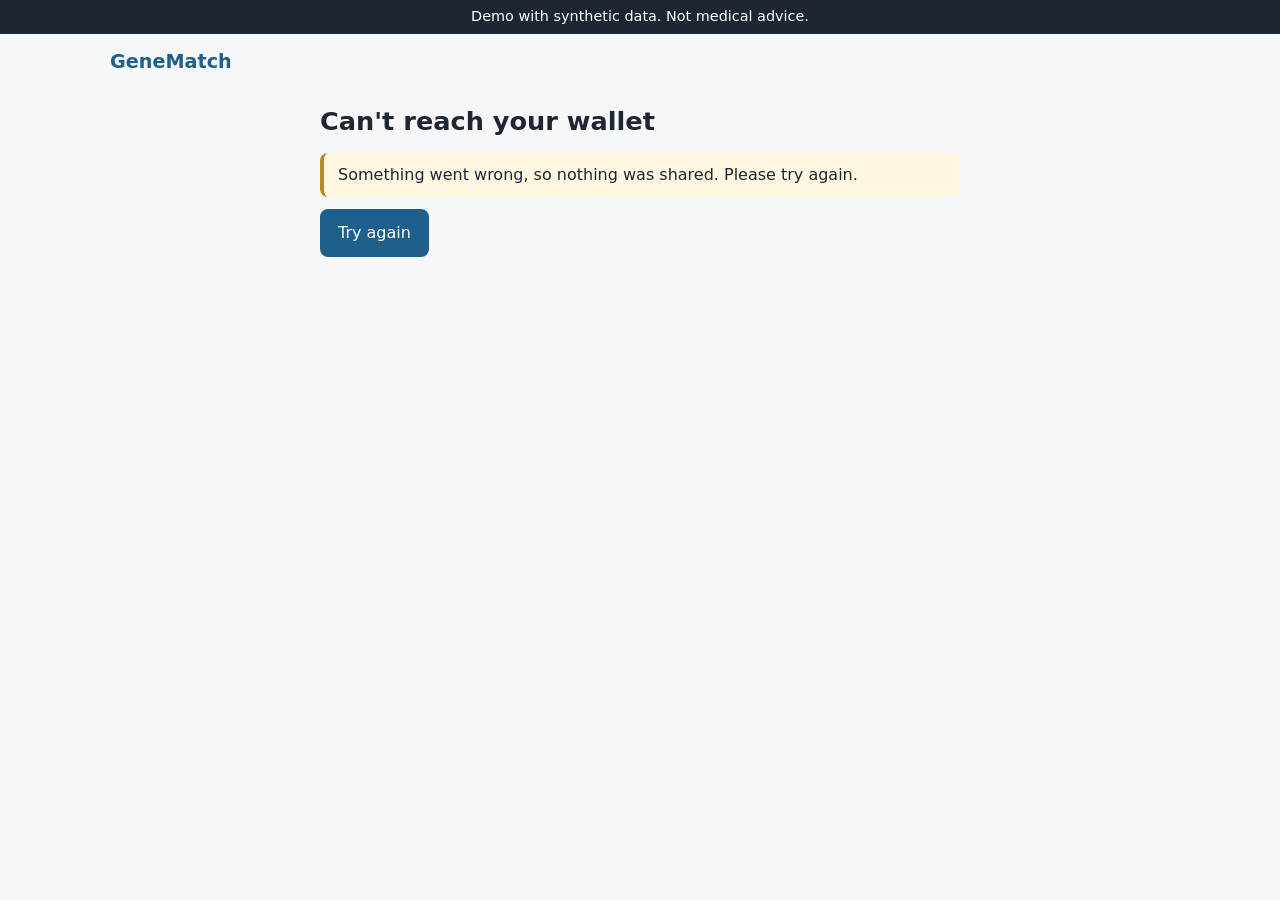
==== wallet/static/index.html @ 89169c5c "UI and added tests" ====
<!doctype html>
<html lang="en">
<head>
  <meta charset="utf-8">
  <meta name="viewport" content="width=device-width, initial-scale=1">
  <title>GeneMatch wallet</title>
  <link rel="stylesheet" href="styles.css">
</head>
<body>
  <div class="banner" role="note">Demo with synthetic data. Not medical advice.</div>
  <header class="top">
    <span class="brand">GeneMatch</span>
    <span class="who" id="who" aria-label="Wallet owner"></span>
  </header>
  <main id="app" tabindex="-1" aria-labelledby="screen-title">
    <noscript><p>This wallet needs JavaScript to run the check.</p></noscript>
  </main>
  <div id="live" class="sr-only" aria-live="polite" aria-atomic="true"></div>

  <!-- Optional counselor UI. Delete this line (and the agent/ package) to remove
       the feature; the check, result, and transparency panel keep working. -->
  <script src="counselor.js"></script>
  <script src="app.js"></script>
</body>
</html>
---- wallet/static/styles.css ----
/* Calm, neutral palette: blues and greys, no alarm colours. Text contrast is at least 4.5:1. */
:root {
  --bg: #f6f7f9;
  --card: #ffffff;
  --ink: #1d2733;
  --muted: #4f5b67;
  --line: #d7dde3;
  --accent: #1f5f8b;
  --accent-ink: #ffffff;
  --soft: #e8f1f7;
  --done: #2f6f5e;
  --notice-bg: #fff6e0;
  --notice-line: #b7891f;
  --radius: 10px;
  font-family: system-ui, -apple-system, "Segoe UI", Roboto, sans-serif;
  color: var(--ink);
  background: var(--bg);
}

* { box-sizing: border-box; }
body { margin: 0; line-height: 1.5; }

.banner {
  background: var(--ink);
  color: #ffffff;
  text-align: center;
  padding: 6px 12px;
  font-size: 0.9rem;
  position: sticky;
  top: 0;
  z-index: 10;
}

.top {
  display: flex;
  justify-content: space-between;
  align-items: center;
  max-width: 1100px;
  margin: 0 auto;
  padding: 14px 20px 0;
}
.brand { font-weight: 700; font-size: 1.2rem; color: var(--accent); }
.who { color: var(--muted); font-size: 0.95rem; }

main { max-width: 680px; margin: 0 auto; padding: 8px 20px 48px; outline: none; }
main:has(.screen.wide) { max-width: 1100px; }

h1 { font-size: 1.6rem; margin: 18px 0 12px; outline: none; }
h2 { font-size: 1.15rem; margin: 0 0 8px; }
h3 { font-size: 1rem; margin: 14px 0 6px; }

.card {
  background: var(--card);
  border: 1px solid var(--line);
  border-radius: var(--radius);
  padding: 18px 20px;
  margin: 0 0 16px;
}

.muted { color: var(--muted); }
.small { font-size: 0.9rem; }
.lead { font-size: 1.1rem; font-weight: 600; }

.actions { display: flex; flex-wrap: wrap; gap: 10px; align-items: center; margin-top: 12px; }

.btn {
  font: inherit;
  border-radius: 8px;
  padding: 10px 16px;
  border: 2px solid var(--accent);
  cursor: pointer;
}
.btn.primary { background: var(--accent); color: var(--accent-ink); }
.btn.secondary { background: transparent; color: var(--accent); }
.btn:disabled { opacity: 0.6; cursor: not-allowed; }
.btn:focus-visible, input:focus-visible, a:focus-visible {
  outline: 3px solid #f0b429;
  outline-offset: 2px;
}

fieldset { border: 0; padding: 0; margin: 0 0 8px; }
legend { font-weight: 600; margin-bottom: 8px; }
.option { display: flex; gap: 10px; align-items: flex-start; padding: 10px; border: 1px solid var(--line); border-radius: 8px; margin-bottom: 8px; }
.option input { margin-top: 5px; }
.option label { display: flex; flex-direction: column; cursor: pointer; }

label { font-weight: 600; display: block; margin-bottom: 4px; }
.code-input {
  font: 1.4rem ui-monospace, SFMono-Regular, Menlo, Consolas, monospace;
  letter-spacing: 0.2em;
  text-transform: uppercase;
  padding: 8px 12px;
  border: 2px solid var(--line);
  border-radius: 8px;
  width: 12ch;
}
.code {
  font: 700 2rem ui-monospace, SFMono-Regular, Menlo, Consolas, monospace;
  letter-spacing: 0.25em;
  background: var(--soft);
  border-radius: 8px;
  padding: 10px 16px;
  display: inline-block;
}

.chips { list-style: none; padding: 0; display: flex; flex-wrap: wrap; gap: 8px; margin: 8px 0; }
.chip { background: var(--soft); color: var(--accent); border-radius: 999px; padding: 4px 12px; font-weight: 600; }

.notice {
  background: var(--notice-bg);
  border-left: 4px solid var(--notice-line);
  border-radius: 8px;
  padding: 10px 14px;
  margin: 10px 0;
}
.notice p { margin: 0; }

/* Progress steps */
.steps { list-style: none; padding: 0; margin: 12px 0; display: grid; gap: 10px; }
.step { border: 1px solid var(--line); border-radius: 8px; padding: 10px 12px; display: flex; flex-direction: column; }
.step-name { font-weight: 700; }
.step.now { border-color: var(--accent); background: var(--soft); }
.step.done .step-name { color: var(--done); }
.step.done .step-name::after { content: "  ✓"; }
.step.todo { color: var(--muted); }

/* Result */
.result .mode { background: var(--soft); border-radius: 8px; padding: 8px 12px; }
.result .answer { font-size: 1.3rem; font-weight: 700; margin: 12px 0 6px; }

.split { display: grid; grid-template-columns: 1fr 1fr; gap: 20px; align-items: start; }
@media (max-width: 860px) { .split { grid-template-columns: 1fr; } }

/* Transparency panel */
.seen { border: 2px solid var(--accent); }
.parties { display: grid; gap: 12px; }
.party { border: 1px solid var(--line); border-radius: 8px; padding: 10px 12px; }
.party h3 { margin-top: 0; }
.party dl { margin: 0; display: grid; grid-template-columns: minmax(9rem, 40%) 1fr; gap: 4px 10px; font-size: 0.9rem; }
.party dt { color: var(--muted); }
.party dd { margin: 0; overflow-wrap: anywhere; }
.hexes { display: flex; flex-wrap: wrap; gap: 4px; }
.hex, .obj { font-family: ui-monospace, SFMono-Regular, Menlo, Consolas, monospace; font-size: 0.85rem; background: #eef1f4; border-radius: 4px; padding: 1px 5px; }

.sr-only {
  position: absolute; width: 1px; height: 1px; padding: 0; margin: -1px;
  overflow: hidden; clip: rect(0, 0, 0, 0); white-space: nowrap; border: 0;
}

@media (prefers-reduced-motion: reduce) { * { transition: none !important; animation: none !important; } }
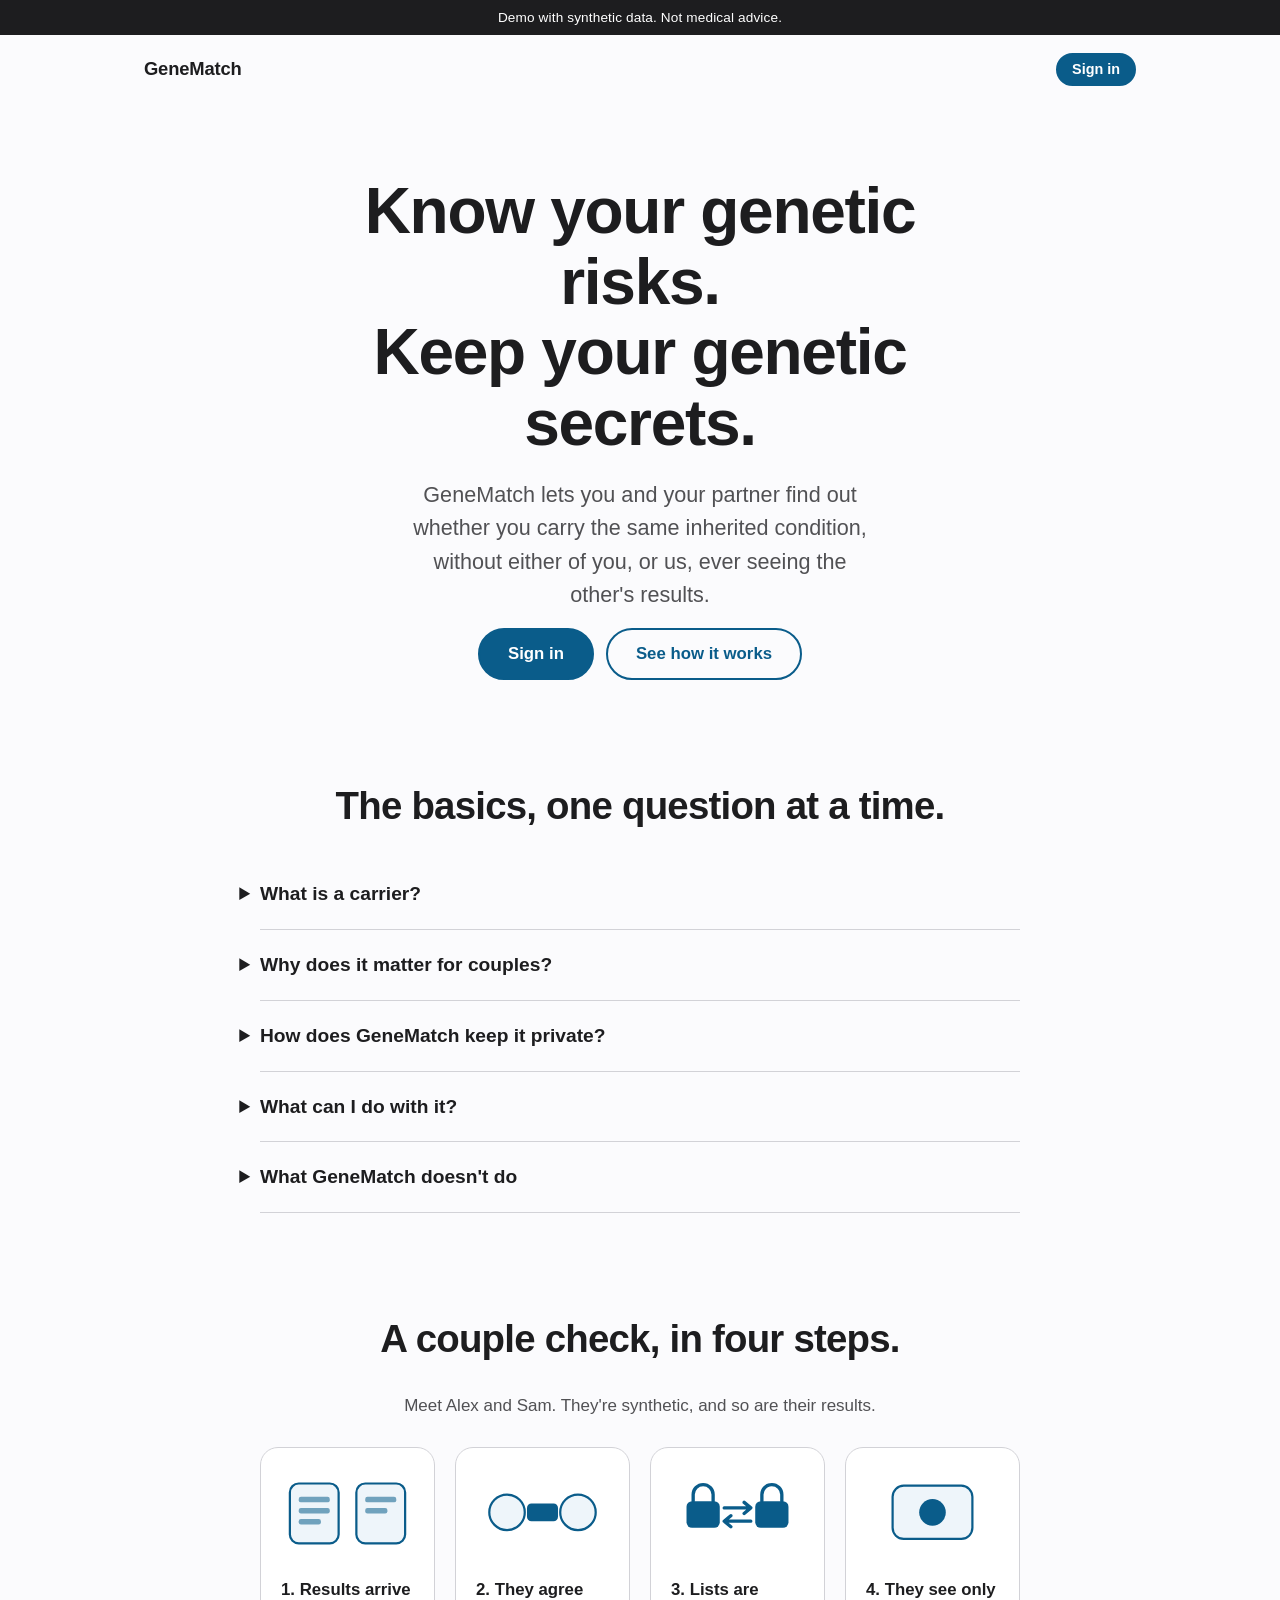
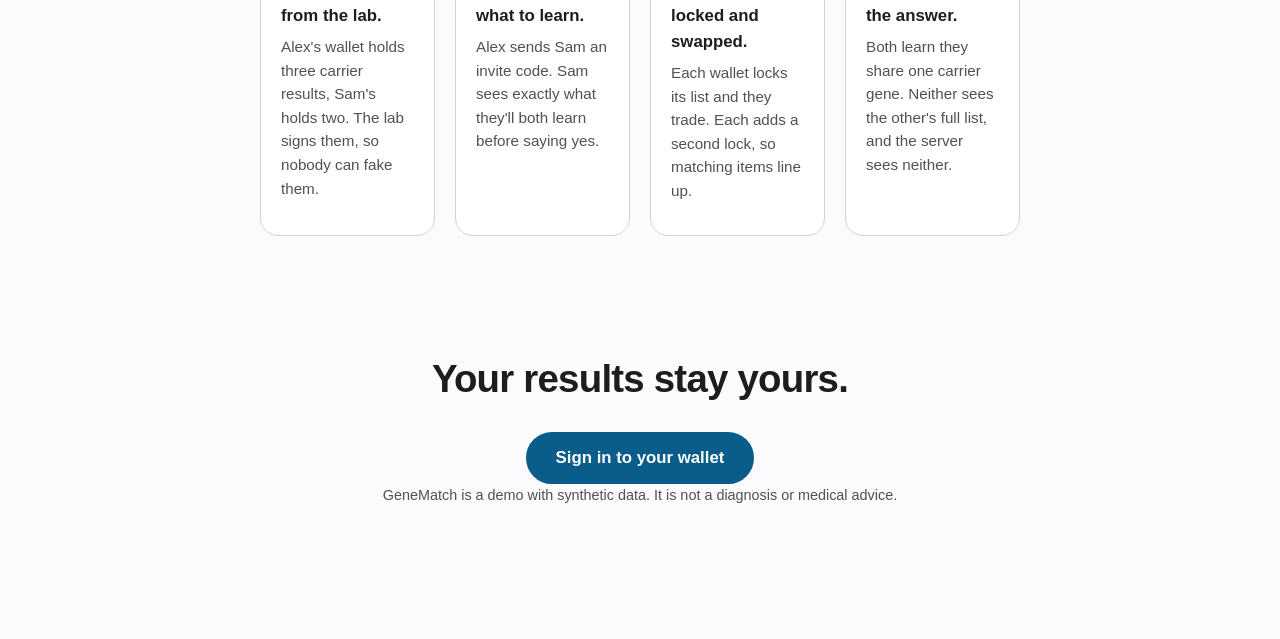
==== commit 4b05d8d3: "Updated UI" ====
--- a/wallet/static/index.html
+++ b/wallet/static/index.html
@@ -3,23 +3,125 @@
 <head>
   <meta charset="utf-8">
   <meta name="viewport" content="width=device-width, initial-scale=1">
-  <title>GeneMatch wallet</title>
+  <title>GeneMatch: know your genetic risks, keep your genetic secrets</title>
   <link rel="stylesheet" href="styles.css">
+  <!-- Trial links arrive as /#present=<id>; forward them to the signed-in app. -->
+  <script src="landing.js"></script>
 </head>
-<body>
+<body class="landing">
   <div class="banner" role="note">Demo with synthetic data. Not medical advice.</div>
   <header class="top">
     <span class="brand">GeneMatch</span>
-    <span class="who" id="who" aria-label="Wallet owner"></span>
+    <nav aria-label="Main"><a class="btn small primary" href="/signin">Sign in</a></nav>
   </header>
-  <main id="app" tabindex="-1" aria-labelledby="screen-title">
-    <noscript><p>This wallet needs JavaScript to run the check.</p></noscript>
+
+  <main id="main">
+    <section class="hero reveal">
+      <h1>Know your genetic risks.<br>Keep your genetic secrets.</h1>
+      <p class="hero-sub">GeneMatch lets you and your partner find out whether you carry the same inherited condition, without either of you, or us, ever seeing the other's results.</p>
+      <div class="actions center">
+        <a class="btn primary large" href="/signin">Sign in</a>
+        <a class="btn secondary large" href="#how">See how it works</a>
+      </div>
+    </section>
+
+    <section class="learn reveal" aria-labelledby="learn-title">
+      <h2 id="learn-title">The basics, one question at a time.</h2>
+
+      <details>
+        <summary>What is a carrier?</summary>
+        <div class="answer">
+          <p>You have two copies of almost every gene, one from each parent. A carrier has one copy that doesn't work and one that does.</p>
+          <p>Carriers are healthy. Most people carry a few of these changes and never know it.</p>
+        </div>
+      </details>
+
+      <details>
+        <summary>Why does it matter for couples?</summary>
+        <div class="answer">
+          <p>Some conditions only affect a child who gets a non-working copy from both parents. If both partners carry the same gene, each pregnancy has a 25% (1 in 4) chance of a child being affected.</p>
+          <p>That is a chance, not a certainty. Options exist, and a genetic counselor can explain them.</p>
+        </div>
+      </details>
+
+      <details>
+        <summary>How does GeneMatch keep it private?</summary>
+        <div class="answer">
+          <p>Picture each of you putting a padlock on every item on your list, then swapping lists. Each of you adds a second padlock to the other's items.</p>
+          <p>An item with both padlocks looks the same no matter whose lock went on first. So matching items line up, and nothing is ever unlocked. Your list stays on your device, and the server in the middle only ever sees locked items.</p>
+        </div>
+      </details>
+
+      <details>
+        <summary>What can I do with it?</summary>
+        <div class="answer">
+          <ul>
+            <li><strong>Couple check.</strong> Learn whether you share a carrier gene, either how many or which ones, as you both agree.</li>
+            <li><strong>Trial eligibility.</strong> Show a clinical trial one lab-verified finding, and nothing else.</li>
+            <li><strong>Later.</strong> The same idea could help with donor matching or community screening.</li>
+          </ul>
+        </div>
+      </details>
+
+      <details>
+        <summary>What GeneMatch doesn't do</summary>
+        <div class="answer">
+          <ul>
+            <li>It doesn't diagnose anything, and it isn't medical advice.</li>
+            <li>It never tells anyone whether to marry or have children.</li>
+            <li>"No match" means lower risk for the conditions tested, not zero risk. Conditions that weren't tested aren't covered.</li>
+          </ul>
+        </div>
+      </details>
+    </section>
+
+    <section id="how" class="how reveal" aria-labelledby="how-title" tabindex="-1">
+      <h2 id="how-title">A couple check, in four steps.</h2>
+      <p class="muted center">Meet Alex and Sam. They're synthetic, and so are their results.</p>
+      <ol class="walk">
+        <li class="walk-step">
+          <svg viewBox="0 0 120 80" role="img" aria-label="Two wallets, each holding a list from the lab">
+            <rect x="8" y="14" width="44" height="54" rx="8" class="ill-card"/>
+            <rect x="68" y="14" width="44" height="54" rx="8" class="ill-card"/>
+            <rect x="16" y="26" width="28" height="5" rx="2" class="ill-line"/><rect x="16" y="36" width="28" height="5" rx="2" class="ill-line"/><rect x="16" y="46" width="20" height="5" rx="2" class="ill-line"/>
+            <rect x="76" y="26" width="28" height="5" rx="2" class="ill-line"/><rect x="76" y="36" width="20" height="5" rx="2" class="ill-line"/>
+          </svg>
+          <h3>1. Results arrive from the lab.</h3>
+          <p>Alex's wallet holds three carrier results, Sam's holds two. The lab signs them, so nobody can fake them.</p>
+        </li>
+        <li class="walk-step">
+          <svg viewBox="0 0 120 80" role="img" aria-label="An invite code passed from one person to another">
+            <circle cx="28" cy="40" r="16" class="ill-card"/><circle cx="92" cy="40" r="16" class="ill-card"/>
+            <rect x="46" y="32" width="28" height="16" rx="4" class="ill-accent"/>
+          </svg>
+          <h3>2. They agree what to learn.</h3>
+          <p>Alex sends Sam an invite code. Sam sees exactly what they'll both learn before saying yes.</p>
+        </li>
+        <li class="walk-step">
+          <svg viewBox="0 0 120 80" role="img" aria-label="Two padlocked lists swapping places">
+            <rect x="14" y="30" width="30" height="24" rx="5" class="ill-accent"/><path d="M20 30 v-6 a9 9 0 0 1 18 0 v6" class="ill-stroke"/>
+            <rect x="76" y="30" width="30" height="24" rx="5" class="ill-accent"/><path d="M82 30 v-6 a9 9 0 0 1 18 0 v6" class="ill-stroke"/>
+            <path d="M48 36 h24 M66 31 l6 5 l-6 5 M72 48 h-24 M54 43 l-6 5 l6 5" class="ill-stroke"/>
+          </svg>
+          <h3>3. Lists are locked and swapped.</h3>
+          <p>Each wallet locks its list and they trade. Each adds a second lock, so matching items line up.</p>
+        </li>
+        <li class="walk-step">
+          <svg viewBox="0 0 120 80" role="img" aria-label="One matching item highlighted">
+            <rect x="24" y="16" width="72" height="48" rx="10" class="ill-card"/>
+            <circle cx="60" cy="40" r="12" class="ill-accent"/>
+          </svg>
+          <h3>4. They see only the answer.</h3>
+          <p>Both learn they share one carrier gene. Neither sees the other's full list, and the server sees neither.</p>
+        </li>
+      </ol>
+    </section>
+
+    <section class="closing reveal">
+      <h2>Your results stay yours.</h2>
+      <div class="actions center"><a class="btn primary large" href="/signin">Sign in to your wallet</a></div>
+      <p class="small muted center">GeneMatch is a demo with synthetic data. It is not a diagnosis or medical advice.</p>
+    </section>
   </main>
-  <div id="live" class="sr-only" aria-live="polite" aria-atomic="true"></div>
-
-  <!-- Optional counselor UI. Delete this line (and the agent/ package) to remove
-       the feature; the check, result, and transparency panel keep working. -->
-  <script src="counselor.js"></script>
-  <script src="app.js"></script>
 </body>
 </html>
--- a/wallet/static/styles.css
+++ b/wallet/static/styles.css
@@ -1,31 +1,35 @@
-/* Calm, neutral palette: blues and greys, no alarm colours. Text contrast is at least 4.5:1. */
+/* GeneMatch: calm and spacious. Blues and greys with one accent, no alarm colours.
+   Text contrast is at least 4.5:1. Motion is subtle and off under reduced motion. */
 :root {
-  --bg: #f6f7f9;
+  --bg: #fbfbfd;
   --card: #ffffff;
-  --ink: #1d2733;
-  --muted: #4f5b67;
-  --line: #d7dde3;
-  --accent: #1f5f8b;
+  --ink: #1d1d1f;
+  --muted: #515154;
+  --line: #d2d2d7;
+  --accent: #0a5c8a;
   --accent-ink: #ffffff;
-  --soft: #e8f1f7;
+  --soft: #eef5fa;
   --done: #2f6f5e;
   --notice-bg: #fff6e0;
   --notice-line: #b7891f;
-  --radius: 10px;
-  font-family: system-ui, -apple-system, "Segoe UI", Roboto, sans-serif;
+  --radius: 18px;
+  font-family: -apple-system, BlinkMacSystemFont, "Segoe UI", Roboto, "Helvetica Neue", Helvetica, Arial, sans-serif;
   color: var(--ink);
   background: var(--bg);
+  -webkit-font-smoothing: antialiased;
 }
 
 * { box-sizing: border-box; }
-body { margin: 0; line-height: 1.5; }
+body { margin: 0; line-height: 1.55; font-size: 17px; }
+a { color: var(--accent); }
 
 .banner {
   background: var(--ink);
   color: #ffffff;
   text-align: center;
-  padding: 6px 12px;
-  font-size: 0.9rem;
+  padding: 7px 12px;
+  font-size: 0.85rem;
+  letter-spacing: 0.01em;
   position: sticky;
   top: 0;
   z-index: 10;
@@ -35,89 +39,132 @@
   display: flex;
   justify-content: space-between;
   align-items: center;
-  max-width: 1100px;
+  gap: 12px;
+  max-width: 1040px;
   margin: 0 auto;
-  padding: 14px 20px 0;
-}
-.brand { font-weight: 700; font-size: 1.2rem; color: var(--accent); }
+  padding: 18px 24px;
+}
+.brand { font-weight: 700; font-size: 1.15rem; color: var(--ink); text-decoration: none; letter-spacing: -0.01em; }
+.who-wrap { display: flex; align-items: center; gap: 12px; }
 .who { color: var(--muted); font-size: 0.95rem; }
 
-main { max-width: 680px; margin: 0 auto; padding: 8px 20px 48px; outline: none; }
-main:has(.screen.wide) { max-width: 1100px; }
-
-h1 { font-size: 1.6rem; margin: 18px 0 12px; outline: none; }
-h2 { font-size: 1.15rem; margin: 0 0 8px; }
-h3 { font-size: 1rem; margin: 14px 0 6px; }
+main { max-width: 720px; margin: 0 auto; padding: 8px 24px 72px; outline: none; }
+main.narrow { max-width: 480px; }
+
+h1 {
+  font-size: clamp(2rem, 5vw, 2.8rem);
+  line-height: 1.1;
+  letter-spacing: -0.02em;
+  margin: 28px 0 14px;
+  outline: none;
+}
+h2 { font-size: 1.3rem; letter-spacing: -0.01em; margin: 0 0 10px; }
+h3 { font-size: 1.05rem; margin: 18px 0 6px; }
+p { margin: 0 0 12px; }
 
 .card {
   background: var(--card);
   border: 1px solid var(--line);
   border-radius: var(--radius);
-  padding: 18px 20px;
-  margin: 0 0 16px;
-}
+  padding: 24px;
+  margin: 0 0 20px;
+}
+.card.soft { background: var(--soft); border-color: transparent; }
+.card-head { display: flex; justify-content: space-between; align-items: center; gap: 10px; flex-wrap: wrap; }
 
 .muted { color: var(--muted); }
 .small { font-size: 0.9rem; }
-.lead { font-size: 1.1rem; font-weight: 600; }
-
-.actions { display: flex; flex-wrap: wrap; gap: 10px; align-items: center; margin-top: 12px; }
+.lead { font-size: 1.2rem; line-height: 1.45; }
+.center { text-align: center; justify-content: center; }
+
+.actions { display: flex; flex-wrap: wrap; gap: 12px; align-items: center; margin-top: 16px; }
 
 .btn {
   font: inherit;
-  border-radius: 8px;
-  padding: 10px 16px;
+  font-weight: 600;
+  border-radius: 999px;
+  padding: 11px 22px;
   border: 2px solid var(--accent);
   cursor: pointer;
+  text-decoration: none;
+  display: inline-block;
+  line-height: 1.2;
 }
 .btn.primary { background: var(--accent); color: var(--accent-ink); }
 .btn.secondary { background: transparent; color: var(--accent); }
-.btn:disabled { opacity: 0.6; cursor: not-allowed; }
-.btn:focus-visible, input:focus-visible, a:focus-visible {
+.btn.small { padding: 6px 14px; font-size: 0.9rem; }
+.btn.large { padding: 14px 28px; font-size: 1.05rem; }
+.btn:disabled { opacity: 0.55; cursor: not-allowed; }
+.btn:focus-visible, input:focus-visible, a:focus-visible, summary:focus-visible, select:focus-visible {
   outline: 3px solid #f0b429;
-  outline-offset: 2px;
+  outline-offset: 3px;
 }
 
 fieldset { border: 0; padding: 0; margin: 0 0 8px; }
-legend { font-weight: 600; margin-bottom: 8px; }
-.option { display: flex; gap: 10px; align-items: flex-start; padding: 10px; border: 1px solid var(--line); border-radius: 8px; margin-bottom: 8px; }
+legend { font-weight: 600; margin-bottom: 10px; }
+.option { display: flex; gap: 12px; align-items: flex-start; padding: 14px; border: 1px solid var(--line); border-radius: 14px; margin-bottom: 10px; }
 .option input { margin-top: 5px; }
-.option label { display: flex; flex-direction: column; cursor: pointer; }
-
-label { font-weight: 600; display: block; margin-bottom: 4px; }
+.option label { display: flex; flex-direction: column; cursor: pointer; font-weight: 400; }
+
+label { font-weight: 600; display: block; margin: 12px 0 6px; }
+input[type=email], input[type=password], input[type=text] {
+  font: inherit;
+  width: 100%;
+  padding: 11px 14px;
+  border: 1px solid var(--line);
+  border-radius: 12px;
+  background: #fff;
+}
 .code-input {
   font: 1.4rem ui-monospace, SFMono-Regular, Menlo, Consolas, monospace;
   letter-spacing: 0.2em;
   text-transform: uppercase;
-  padding: 8px 12px;
-  border: 2px solid var(--line);
-  border-radius: 8px;
+  padding: 10px 14px;
+  border: 1px solid var(--line);
+  border-radius: 12px;
   width: 12ch;
 }
 .code {
   font: 700 2rem ui-monospace, SFMono-Regular, Menlo, Consolas, monospace;
   letter-spacing: 0.25em;
   background: var(--soft);
-  border-radius: 8px;
-  padding: 10px 16px;
+  border-radius: 14px;
+  padding: 12px 18px;
   display: inline-block;
 }
 
-.chips { list-style: none; padding: 0; display: flex; flex-wrap: wrap; gap: 8px; margin: 8px 0; }
-.chip { background: var(--soft); color: var(--accent); border-radius: 999px; padding: 4px 12px; font-weight: 600; }
+.chips { list-style: none; padding: 0; display: flex; flex-wrap: wrap; gap: 8px; margin: 10px 0; }
+.chip { background: var(--soft); color: var(--accent); border-radius: 999px; padding: 5px 14px; font-weight: 600; }
+.tag { display: inline-block; background: var(--soft); color: var(--accent); border-radius: 999px; padding: 3px 12px; font-size: 0.8rem; font-weight: 600; }
 
 .notice {
   background: var(--notice-bg);
   border-left: 4px solid var(--notice-line);
-  border-radius: 8px;
-  padding: 10px 14px;
-  margin: 10px 0;
+  border-radius: 12px;
+  padding: 12px 16px;
+  margin: 12px 0;
 }
 .notice p { margin: 0; }
 
+.grid2 { display: grid; grid-template-columns: 1fr 1fr; gap: 20px; }
+@media (max-width: 680px) { .grid2 { grid-template-columns: 1fr; } }
+
+/* Upload */
+.dropzone {
+  border: 2px dashed var(--line);
+  border-radius: var(--radius);
+  padding: 32px 20px;
+  text-align: center;
+  transition: border-color 0.2s, background 0.2s;
+}
+.dropzone.over { border-color: var(--accent); background: var(--soft); }
+.dropzone label { display: inline-block; margin: 0; }
+.sr-only-file { position: absolute; width: 1px; height: 1px; opacity: 0; }
+.sr-only-file:focus-visible + * , .dropzone:focus-within { outline: 3px solid #f0b429; outline-offset: 3px; }
+
 /* Progress steps */
-.steps { list-style: none; padding: 0; margin: 12px 0; display: grid; gap: 10px; }
-.step { border: 1px solid var(--line); border-radius: 8px; padding: 10px 12px; display: flex; flex-direction: column; }
+.steps { list-style: none; padding: 0; margin: 14px 0; display: grid; gap: 10px; }
+.step { border: 1px solid var(--line); border-radius: 14px; padding: 12px 16px; display: flex; flex-direction: column; }
 .step-name { font-weight: 700; }
 .step.now { border-color: var(--accent); background: var(--soft); }
 .step.done .step-name { color: var(--done); }
@@ -125,26 +172,59 @@
 .step.todo { color: var(--muted); }
 
 /* Result */
-.result .mode { background: var(--soft); border-radius: 8px; padding: 8px 12px; }
-.result .answer { font-size: 1.3rem; font-weight: 700; margin: 12px 0 6px; }
-
-.split { display: grid; grid-template-columns: 1fr 1fr; gap: 20px; align-items: start; }
-@media (max-width: 860px) { .split { grid-template-columns: 1fr; } }
-
-/* Transparency panel */
-.seen { border: 2px solid var(--accent); }
+.result .mode { background: var(--soft); border-radius: 12px; padding: 10px 14px; }
+.result .answer { font-size: 1.45rem; font-weight: 700; letter-spacing: -0.01em; margin: 16px 0 8px; }
+
+/* Privacy details */
+details.privacy > summary { font-weight: 700; font-size: 1.1rem; cursor: pointer; list-style-position: inside; }
+details.privacy[open] > summary { margin-bottom: 12px; }
 .parties { display: grid; gap: 12px; }
-.party { border: 1px solid var(--line); border-radius: 8px; padding: 10px 12px; }
+.party { border: 1px solid var(--line); border-radius: 14px; padding: 12px 14px; }
 .party h3 { margin-top: 0; }
-.party dl { margin: 0; display: grid; grid-template-columns: minmax(9rem, 40%) 1fr; gap: 4px 10px; font-size: 0.9rem; }
+.party dl { margin: 0; display: grid; grid-template-columns: minmax(8rem, 40%) 1fr; gap: 4px 10px; font-size: 0.9rem; }
 .party dt { color: var(--muted); }
 .party dd { margin: 0; overflow-wrap: anywhere; }
 .hexes { display: flex; flex-wrap: wrap; gap: 4px; }
 .hex, .obj { font-family: ui-monospace, SFMono-Regular, Menlo, Consolas, monospace; font-size: 0.85rem; background: #eef1f4; border-radius: 4px; padding: 1px 5px; }
 
+/* Landing */
+.landing main { max-width: 1040px; }
+.hero { text-align: center; padding: 64px 0 48px; }
+.hero h1 { font-size: clamp(2.4rem, 7vw, 4rem); margin: 0 auto 20px; max-width: 16ch; }
+.hero-sub { font-size: clamp(1.1rem, 2.4vw, 1.35rem); color: var(--muted); max-width: 38ch; margin: 0 auto; }
+.learn, .how, .closing { max-width: 760px; margin: 0 auto; padding: 48px 0; outline: none; }
+.learn h2, .how h2, .closing h2 { font-size: clamp(1.7rem, 4vw, 2.4rem); text-align: center; letter-spacing: -0.02em; margin-bottom: 24px; }
+.learn details { border-bottom: 1px solid var(--line); padding: 4px 0; }
+.learn summary { font-size: 1.2rem; font-weight: 600; padding: 16px 0; cursor: pointer; list-style-position: outside; }
+.learn .answer { padding: 0 0 16px; color: var(--muted); }
+.walk { list-style: none; padding: 0; display: grid; grid-template-columns: repeat(4, 1fr); gap: 20px; margin-top: 28px; }
+@media (max-width: 860px) { .walk { grid-template-columns: 1fr 1fr; } }
+@media (max-width: 520px) { .walk { grid-template-columns: 1fr; } }
+.walk-step { background: var(--card); border: 1px solid var(--line); border-radius: var(--radius); padding: 20px; }
+.walk-step svg { width: 100%; height: auto; max-height: 90px; }
+.walk-step h3 { margin-top: 12px; }
+.walk-step p { color: var(--muted); font-size: 0.95rem; }
+.ill-card { fill: var(--soft); stroke: var(--accent); stroke-width: 2; }
+.ill-line { fill: var(--accent); opacity: 0.55; }
+.ill-accent { fill: var(--accent); }
+.ill-stroke { fill: none; stroke: var(--accent); stroke-width: 3; stroke-linecap: round; stroke-linejoin: round; }
+
 .sr-only {
   position: absolute; width: 1px; height: 1px; padding: 0; margin: -1px;
   overflow: hidden; clip: rect(0, 0, 0, 0); white-space: nowrap; border: 0;
 }
 
-@media (prefers-reduced-motion: reduce) { * { transition: none !important; animation: none !important; } }
+/* Subtle motion */
+.reveal { animation: reveal 0.45s ease-out both; }
+@keyframes reveal { from { opacity: 0; transform: translateY(8px); } to { opacity: 1; transform: none; } }
+@media (prefers-reduced-motion: reduce) {
+  * { transition: none !important; animation: none !important; scroll-behavior: auto !important; }
+}
+
+@media (max-width: 480px) {
+  body { font-size: 16px; }
+  .top { padding: 14px 16px; }
+  main { padding: 4px 16px 56px; }
+  .card { padding: 18px; }
+  .code { font-size: 1.5rem; }
+}
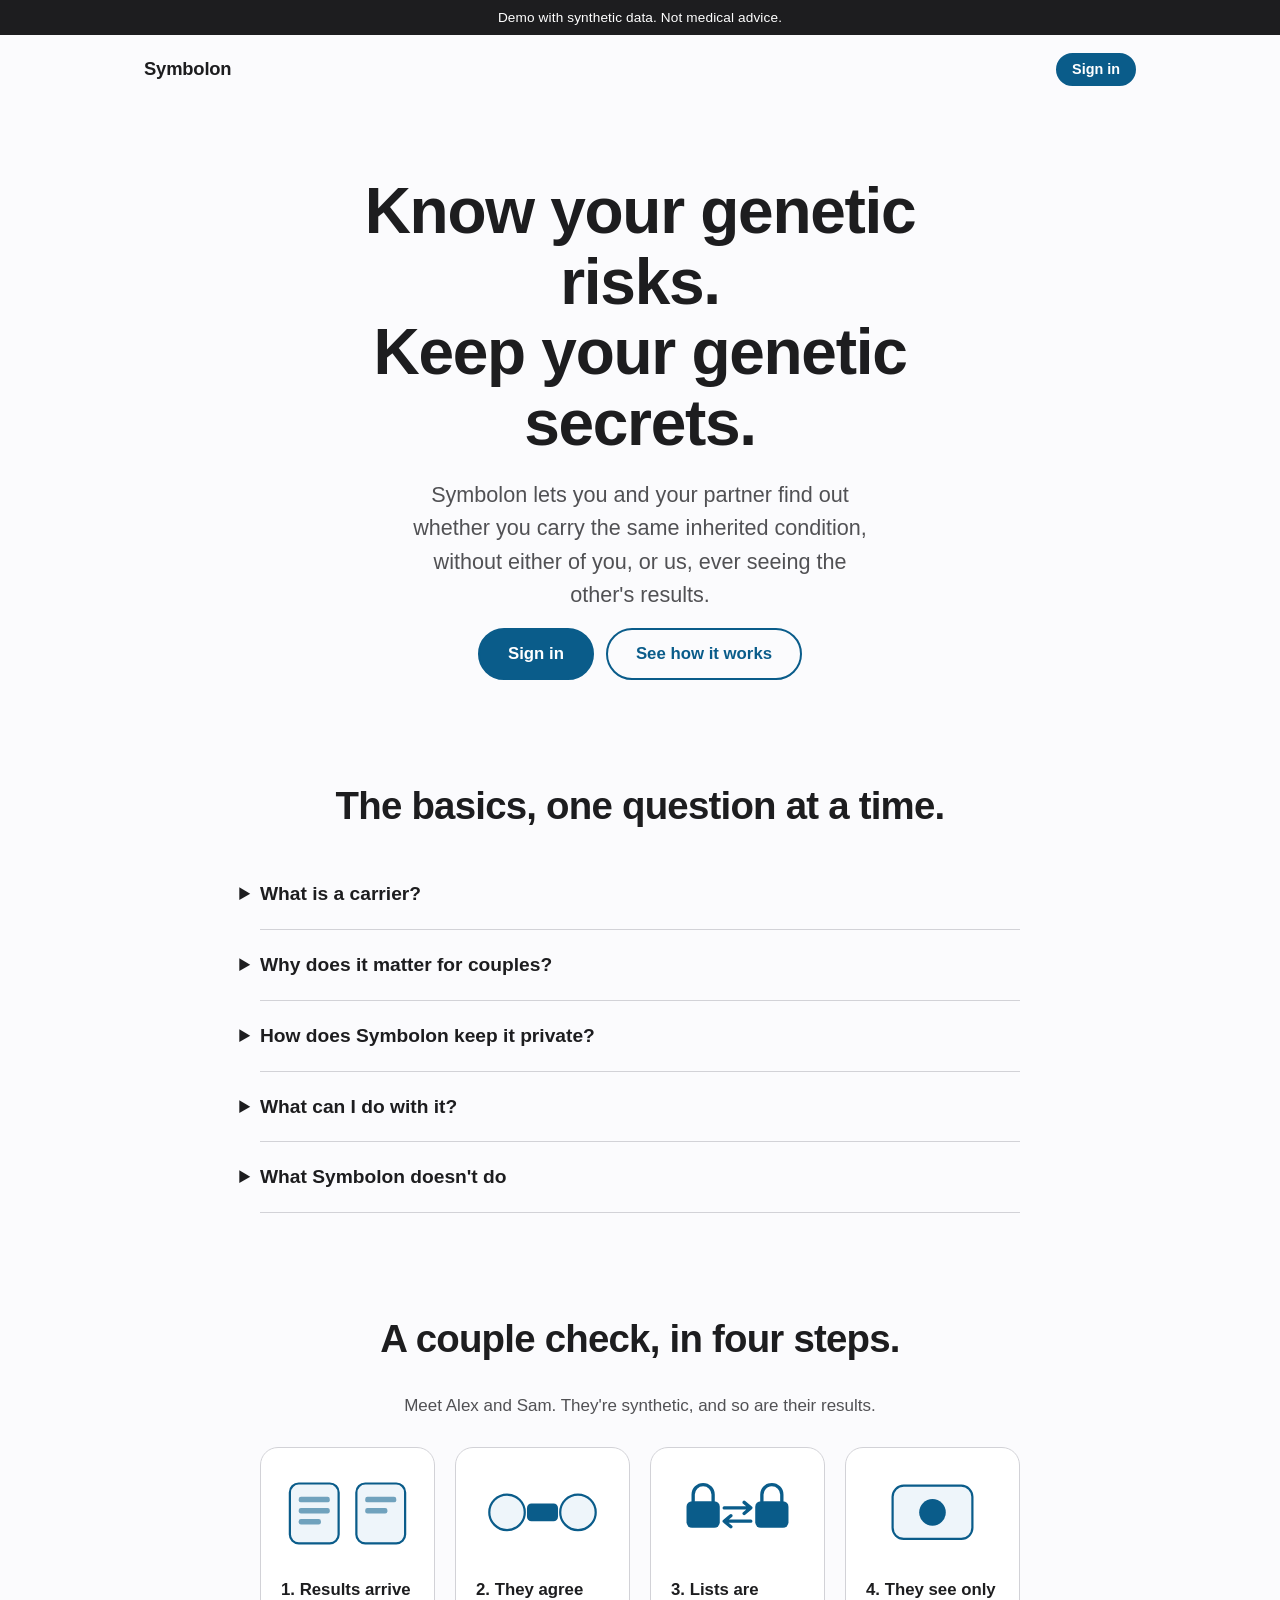
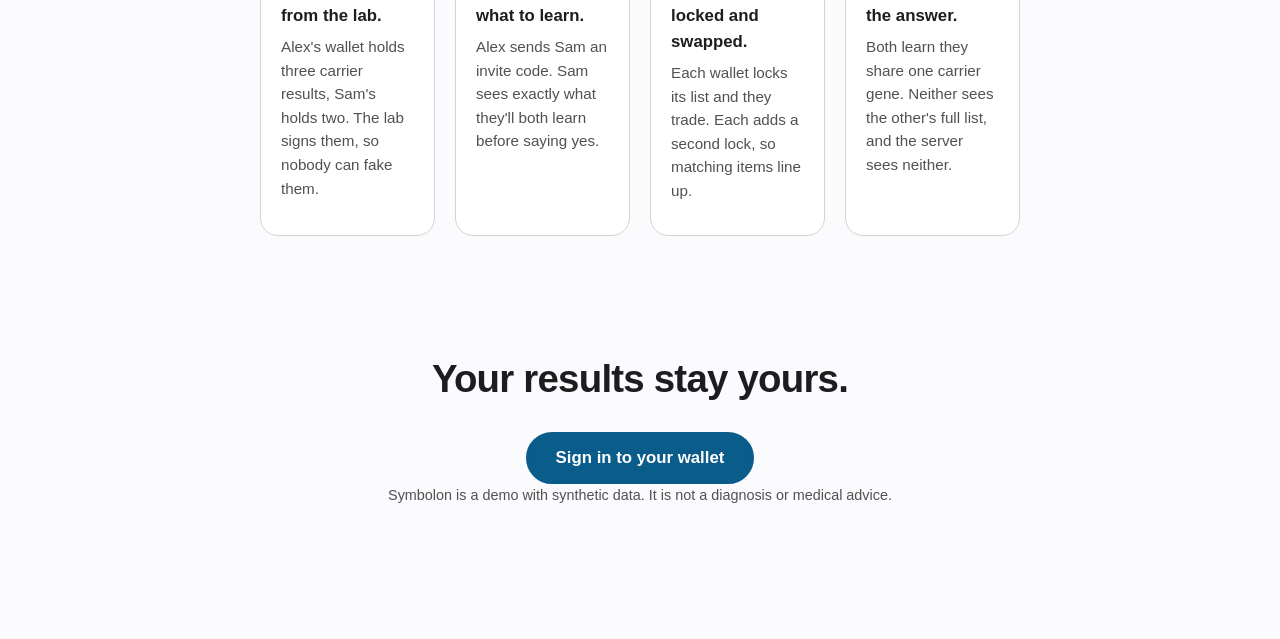
==== commit 0ee98743: "Final UI" ====
--- a/wallet/static/index.html
+++ b/wallet/static/index.html
@@ -3,7 +3,7 @@
 <head>
   <meta charset="utf-8">
   <meta name="viewport" content="width=device-width, initial-scale=1">
-  <title>GeneMatch: know your genetic risks, keep your genetic secrets</title>
+  <title>Symbolon: know your genetic risks, keep your genetic secrets</title>
   <link rel="stylesheet" href="styles.css">
   <!-- Trial links arrive as /#present=<id>; forward them to the signed-in app. -->
   <script src="landing.js"></script>
@@ -11,14 +11,14 @@
 <body class="landing">
   <div class="banner" role="note">Demo with synthetic data. Not medical advice.</div>
   <header class="top">
-    <span class="brand">GeneMatch</span>
+    <span class="brand">Symbolon</span>
     <nav aria-label="Main"><a class="btn small primary" href="/signin">Sign in</a></nav>
   </header>
 
   <main id="main">
     <section class="hero reveal">
       <h1>Know your genetic risks.<br>Keep your genetic secrets.</h1>
-      <p class="hero-sub">GeneMatch lets you and your partner find out whether you carry the same inherited condition, without either of you, or us, ever seeing the other's results.</p>
+      <p class="hero-sub">Symbolon lets you and your partner find out whether you carry the same inherited condition, without either of you, or us, ever seeing the other's results.</p>
       <div class="actions center">
         <a class="btn primary large" href="/signin">Sign in</a>
         <a class="btn secondary large" href="#how">See how it works</a>
@@ -45,7 +45,7 @@
       </details>
 
       <details>
-        <summary>How does GeneMatch keep it private?</summary>
+        <summary>How does Symbolon keep it private?</summary>
         <div class="answer">
           <p>Picture each of you putting a padlock on every item on your list, then swapping lists. Each of you adds a second padlock to the other's items.</p>
           <p>An item with both padlocks looks the same no matter whose lock went on first. So matching items line up, and nothing is ever unlocked. Your list stays on your device, and the server in the middle only ever sees locked items.</p>
@@ -64,7 +64,7 @@
       </details>
 
       <details>
-        <summary>What GeneMatch doesn't do</summary>
+        <summary>What Symbolon doesn't do</summary>
         <div class="answer">
           <ul>
             <li>It doesn't diagnose anything, and it isn't medical advice.</li>
@@ -120,7 +120,7 @@
     <section class="closing reveal">
       <h2>Your results stay yours.</h2>
       <div class="actions center"><a class="btn primary large" href="/signin">Sign in to your wallet</a></div>
-      <p class="small muted center">GeneMatch is a demo with synthetic data. It is not a diagnosis or medical advice.</p>
+      <p class="small muted center">Symbolon is a demo with synthetic data. It is not a diagnosis or medical advice.</p>
     </section>
   </main>
 </body>
--- a/wallet/static/styles.css
+++ b/wallet/static/styles.css
@@ -1,4 +1,4 @@
-/* GeneMatch: calm and spacious. Blues and greys with one accent, no alarm colours.
+/* Symbolon: calm and spacious. Blues and greys with one accent, no alarm colours.
    Text contrast is at least 4.5:1. Motion is subtle and off under reduced motion. */
 :root {
   --bg: #fbfbfd;
@@ -45,6 +45,20 @@
   padding: 18px 24px;
 }
 .brand { font-weight: 700; font-size: 1.15rem; color: var(--ink); text-decoration: none; letter-spacing: -0.01em; }
+
+/* Slim app navigation */
+.appnav { display: flex; gap: 4px; flex-wrap: wrap; margin-right: auto; margin-left: 16px; }
+.appnav button {
+  font: inherit; font-size: 0.95rem; background: none; border: 0; cursor: pointer;
+  color: var(--muted); padding: 6px 12px; border-radius: 999px;
+}
+.appnav button:hover { color: var(--ink); background: #f0f0f3; }
+.appnav button[aria-current="page"] { color: var(--accent); background: var(--soft); font-weight: 600; }
+.appnav button:focus-visible { outline: 3px solid #f0b429; outline-offset: 2px; }
+@media (max-width: 640px) {
+  .top { flex-wrap: wrap; }
+  .appnav { order: 3; width: 100%; margin: 4px 0 0; }
+}
 .who-wrap { display: flex; align-items: center; gap: 12px; }
 .who { color: var(--muted); font-size: 0.95rem; }
 
@@ -102,9 +116,19 @@
 
 fieldset { border: 0; padding: 0; margin: 0 0 8px; }
 legend { font-weight: 600; margin-bottom: 10px; }
-.option { display: flex; gap: 12px; align-items: flex-start; padding: 14px; border: 1px solid var(--line); border-radius: 14px; margin-bottom: 10px; }
-.option input { margin-top: 5px; }
-.option label { display: flex; flex-direction: column; cursor: pointer; font-weight: 400; }
+/* Mode options: the whole box is the label; the chosen box is highlighted. */
+label.option {
+  display: flex; gap: 14px; align-items: center;
+  margin: 0 0 10px; padding: 16px 18px;
+  border: 1.5px solid var(--line); border-radius: 14px;
+  font-weight: 400; cursor: pointer;
+  transition: border-color 0.15s, background 0.15s;
+}
+label.option:hover { border-color: var(--accent); }
+label.option input { margin: 0; width: 18px; height: 18px; flex: none; accent-color: var(--accent); }
+label.option:has(input:checked) { border-color: var(--accent); background: var(--soft); }
+label.option:has(input:focus-visible) { outline: 3px solid #f0b429; outline-offset: 2px; }
+.option-text { display: flex; flex-direction: column; gap: 2px; }
 
 label { font-weight: 600; display: block; margin: 12px 0 6px; }
 input[type=email], input[type=password], input[type=text] {
@@ -162,6 +186,20 @@
 .sr-only-file { position: absolute; width: 1px; height: 1px; opacity: 0; }
 .sr-only-file:focus-visible + * , .dropzone:focus-within { outline: 3px solid #f0b429; outline-offset: 3px; }
 
+/* One-line invite messages and the "What does this mean?" expander */
+.one-line { margin: 0 0 4px; }
+.code-inline {
+  font-family: ui-monospace, SFMono-Regular, Menlo, Consolas, monospace;
+  letter-spacing: 0.08em;
+  background: var(--soft);
+  border-radius: 8px;
+  padding: 2px 8px;
+  white-space: nowrap;
+}
+details.explain { margin-top: 12px; }
+details.explain > summary { cursor: pointer; color: var(--accent); font-size: 0.9rem; font-weight: 600; width: fit-content; }
+.explain-body { margin-top: 8px; padding-left: 12px; border-left: 3px solid var(--soft); }
+
 /* Progress steps */
 .steps { list-style: none; padding: 0; margin: 14px 0; display: grid; gap: 10px; }
 .step { border: 1px solid var(--line); border-radius: 14px; padding: 12px 16px; display: flex; flex-direction: column; }
@@ -175,9 +213,11 @@
 .result .mode { background: var(--soft); border-radius: 12px; padding: 10px 14px; }
 .result .answer { font-size: 1.45rem; font-weight: 700; letter-spacing: -0.01em; margin: 16px 0 8px; }
 
-/* Privacy details */
-details.privacy > summary { font-weight: 700; font-size: 1.1rem; cursor: pointer; list-style-position: inside; }
-details.privacy[open] > summary { margin-bottom: 12px; }
+/* Privacy details: three plain lines, technical transcript behind a toggle */
+.privacy-lines { list-style: none; padding: 0; margin: 0 0 8px; display: grid; gap: 6px; }
+.privacy-lines li::before { content: "•  "; color: var(--accent); font-weight: 700; }
+details.tech > summary { cursor: pointer; color: var(--accent); font-weight: 600; font-size: 0.95rem; width: fit-content; }
+details.tech[open] > summary { margin-bottom: 12px; }
 .parties { display: grid; gap: 12px; }
 .party { border: 1px solid var(--line); border-radius: 14px; padding: 12px 14px; }
 .party h3 { margin-top: 0; }
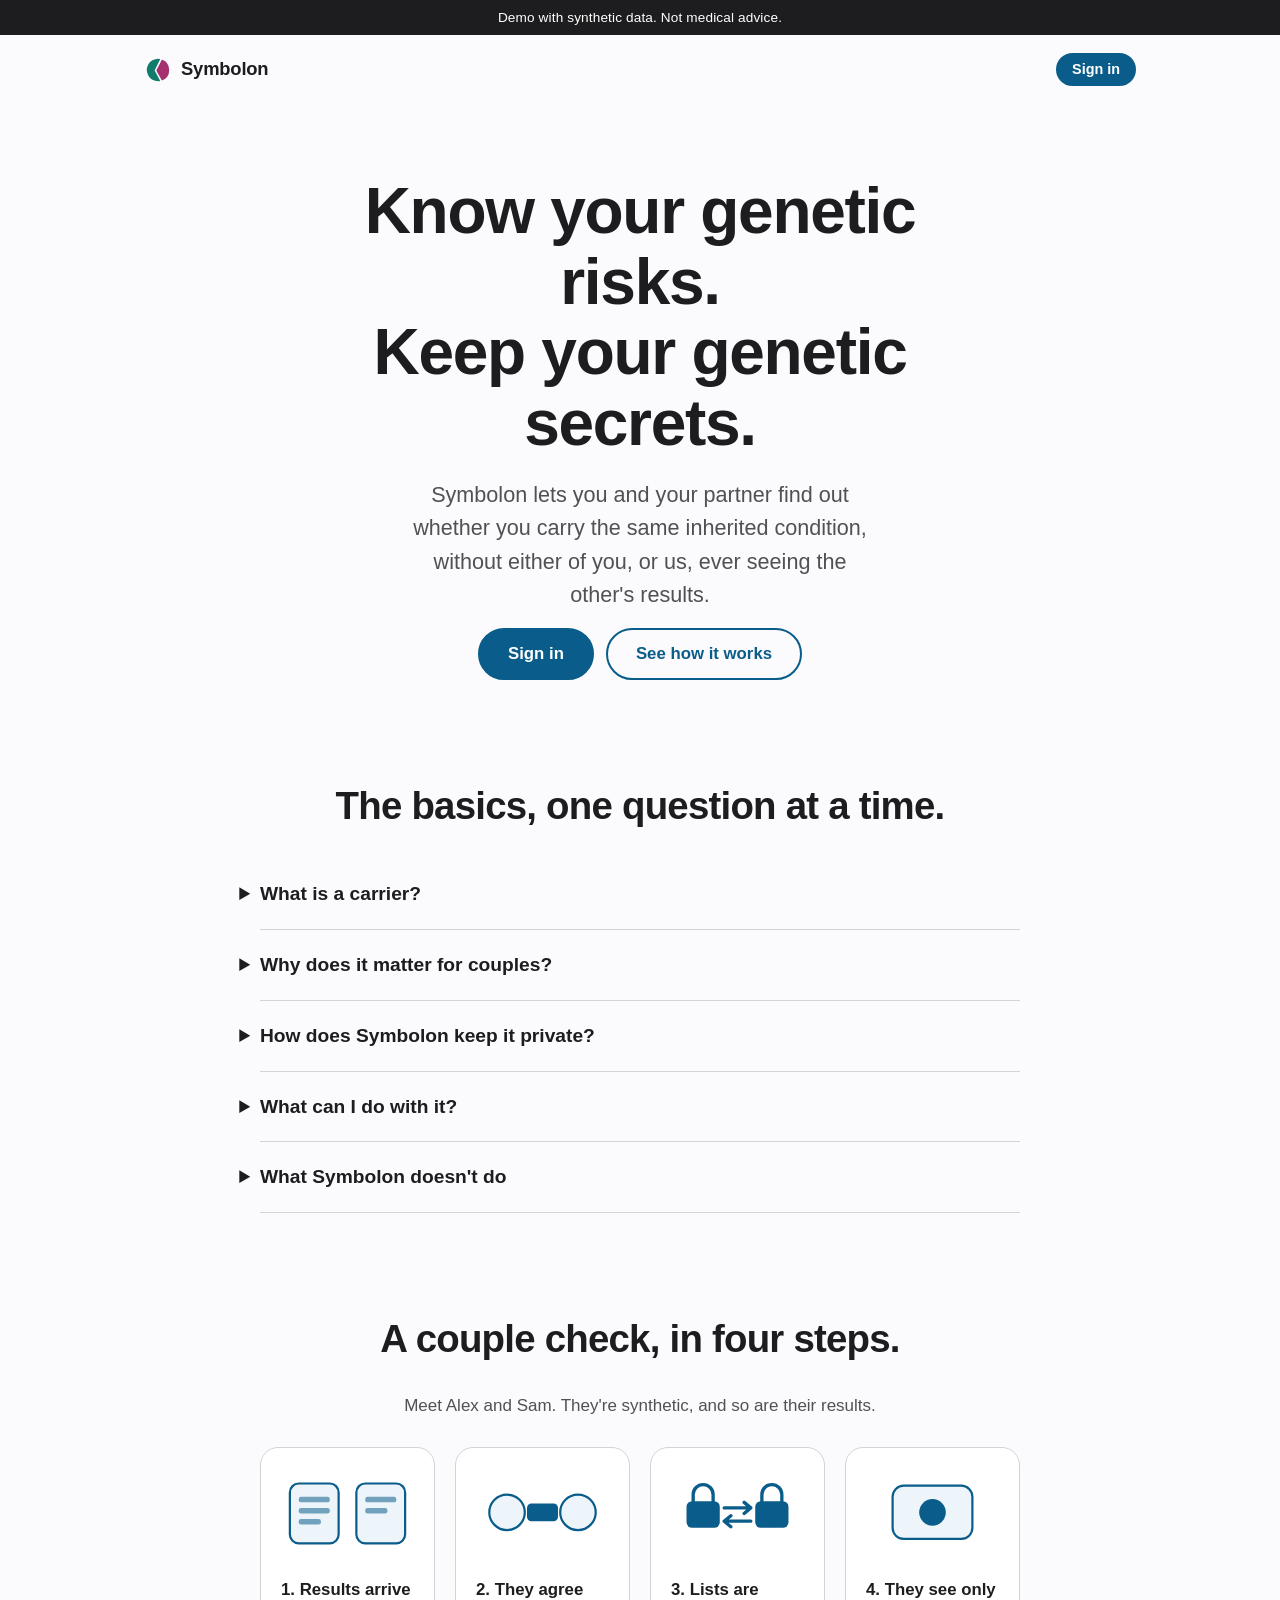
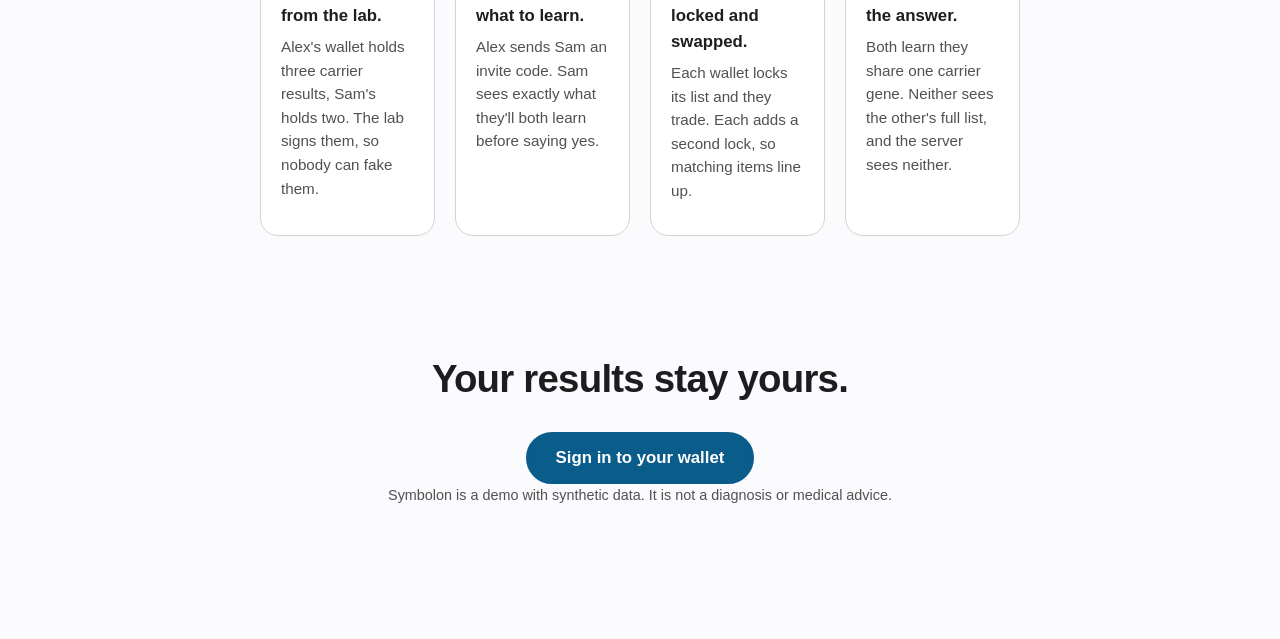
==== commit db596edb: "Final Commit" ====
--- a/wallet/static/index.html
+++ b/wallet/static/index.html
@@ -5,13 +5,14 @@
   <meta name="viewport" content="width=device-width, initial-scale=1">
   <title>Symbolon: know your genetic risks, keep your genetic secrets</title>
   <link rel="stylesheet" href="styles.css">
+  <link rel="icon" href="logo.svg" type="image/svg+xml">
   <!-- Trial links arrive as /#present=<id>; forward them to the signed-in app. -->
   <script src="landing.js"></script>
 </head>
 <body class="landing">
   <div class="banner" role="note">Demo with synthetic data. Not medical advice.</div>
   <header class="top">
-    <span class="brand">Symbolon</span>
+    <span class="brand"><img class="logo" src="logo.svg" alt="" width="28" height="28">Symbolon</span>
     <nav aria-label="Main"><a class="btn small primary" href="/signin">Sign in</a></nav>
   </header>
 
--- a/wallet/static/styles.css
+++ b/wallet/static/styles.css
@@ -44,7 +44,9 @@
   margin: 0 auto;
   padding: 18px 24px;
 }
-.brand { font-weight: 700; font-size: 1.15rem; color: var(--ink); text-decoration: none; letter-spacing: -0.01em; }
+.brand { font-weight: 700; font-size: 1.15rem; color: var(--ink); text-decoration: none; letter-spacing: -0.01em;
+  display: inline-flex; align-items: center; gap: 9px; }
+.brand .logo { width: 28px; height: 28px; flex: none; }
 
 /* Slim app navigation */
 .appnav { display: flex; gap: 4px; flex-wrap: wrap; margin-right: auto; margin-left: 16px; }
